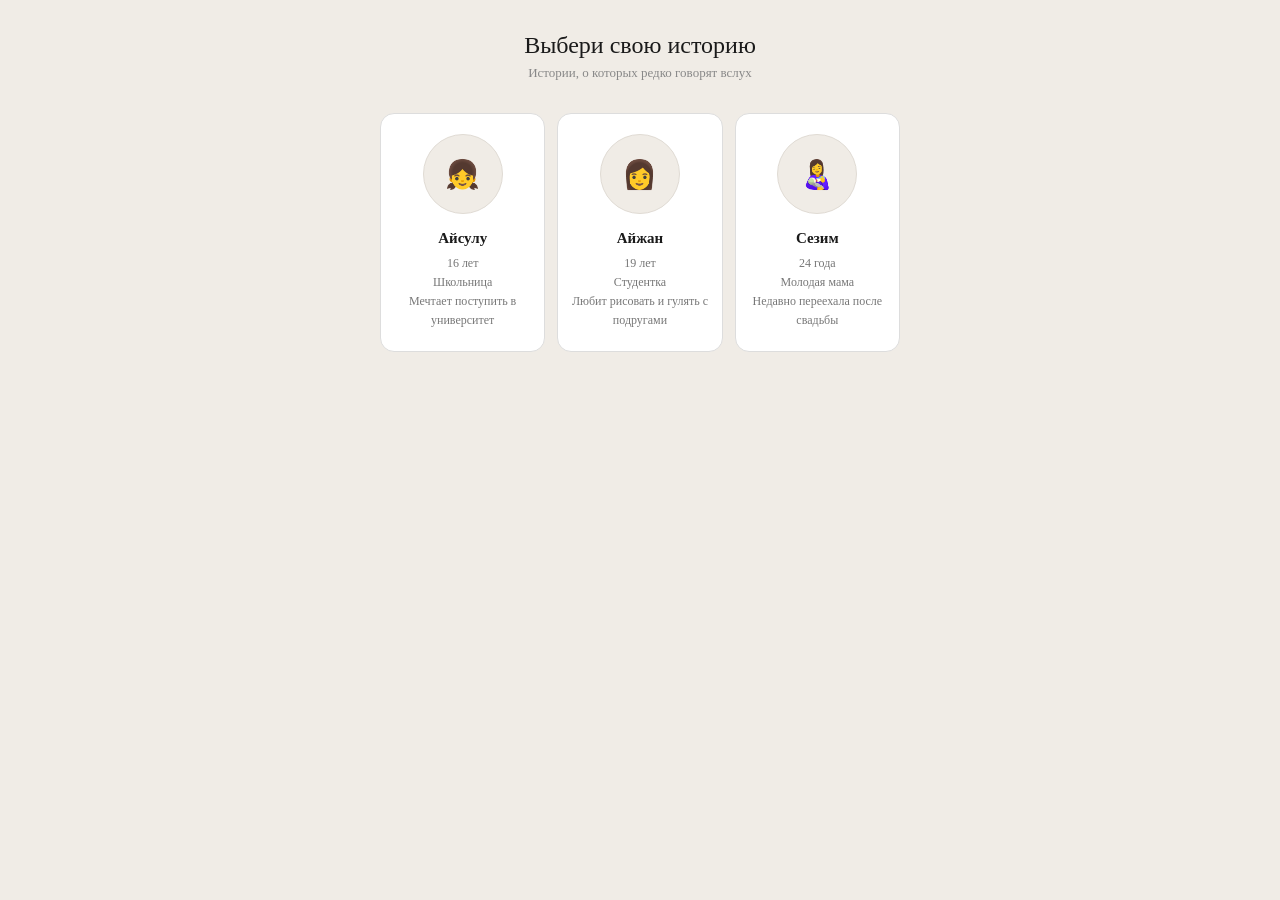
==== index.html @ d817f807 "Add files via upload" ====
<!DOCTYPE html>
<html lang="ru">
<head>
<meta charset="UTF-8">
<meta name="viewport" content="width=device-width, initial-scale=1.0">
<title>Ала качуу</title>
<link rel="stylesheet" href="css/style.css">
</head>
<body>
<div class="container">

  <!-- ГЛАВНЫЙ ЭКРАН -->
  <div id="mainScreen" class="screen active">
    <h1 class="main-title">Выбери свою историю</h1>
    <p class="main-subtitle">Истории, о которых редко говорят вслух</p>
    <div class="cards-grid">
      <div class="char-card" onclick="startStory('aisulu')">
        <div class="char-avatar">👧</div>
        <p class="char-name">Айсулу</p>
        <p class="char-info">16 лет<br>Школьница<br>Мечтает поступить в университет</p>
      </div>
      <div class="char-card" onclick="startStory('aizhan')">
        <div class="char-avatar">👩</div>
        <p class="char-name">Айжан</p>
        <p class="char-info">19 лет<br>Студентка<br>Любит рисовать и гулять с подругами</p>
      </div>
      <div class="char-card" onclick="startStory('sezim')">
        <div class="char-avatar">👩‍🍼</div>
        <p class="char-name">Сезим</p>
        <p class="char-info">24 года<br>Молодая мама<br>Недавно переехала после свадьбы</p>
      </div>
    </div>
  </div>

  <!-- ЭКРАН ИСТОРИИ -->
  <div id="storyScreen" class="screen">
    <div class="story-card">
      <div class="story-header">
        <button class="back-btn" onclick="goHome()">&#8592;</button>
        <span class="story-title" id="storyTitle"></span>
        <span class="story-progress" id="storyProgress"></span>
      </div>
      <div class="story-body" id="storyBody"></div>
    </div>
  </div>

  <!-- ЭКРАН ПОМОЩИ -->
  <div id="helpScreen" class="screen">
    <div class="story-card">
      <div class="story-header">
        <button class="back-btn" onclick="goHome()">&#8592;</button>
        <span class="story-title">Получить помощь</span>
        <span class="story-progress"></span>
      </div>
      <div class="story-body" style="display:block;">
        <div class="help-block">
          <p class="help-title">Кризисный центр</p>
          <p class="help-phone">0 312 61 61 61</p>
          <p class="help-desc">Бесплатная психологическая помощь, юридическая консультация, временное убежище</p>
        </div>
        <div class="help-block">
          <p class="help-title">МВД Кыргызстана</p>
          <p class="help-phone">102</p>
          <p class="help-desc">Если вы или кто-то другой в непосредственной опасности</p>
        </div>
        <div class="help-block">
          <p class="help-title">Горячая линия</p>
          <p class="help-phone">150</p>
          <p class="help-desc">Национальная горячая линия по вопросам насилия в семье и похищений</p>
        </div>
        <p style="font-size:13px; color:#888; text-align:center; margin-top:1.5rem;">
          Ала качуу — это уголовное преступление.<br>Ты не одна.
        </p>
      </div>
    </div>
  </div>

</div>

<script>
// ─────────────────────────────────────────────
// ИСТОРИЯ АЙЖАН — полное дерево из PPTX
// ─────────────────────────────────────────────
const stories = {

  aizhan: {
    name: "История Айжан",
    totalScenes: 8,
    scenes: [

      // ─────────────────────────────────────────
      // ВСТУПЛЕНИЕ — кафе
      // ─────────────────────────────────────────
      {
        id: "s0_start",
        image: "images/scene01.png",
        text: [
          "Кафе. Вечер. Последний посетитель ушёл."
        ],
        dialog: [],
        question: "С чего начать?",
        choices: [
          { main: "Начать со столов", sub: "", next: "s0_tables" },
          { main: "Начать с мусора",  sub: "", next: "s0_trash" }
        ]
      },

      {
        id: "s0_tables",
        image: "images/scene02a.png",
        text: [
          "Ты протираешь столы один за другим.",
          "Мусор ещё ждёт."
        ],
        dialog: [],
        question: null,
        choices: [
          { main: "Вынести мусор", sub: "", next: "s0_done" }
        ]
      },

      {
        id: "s0_trash",
        image: "images/scene02b.png",
        text: [
          "Ты тащишь пакет к выходу.",
          "Столы ещё не вытерты."
        ],
        dialog: [],
        question: null,
        choices: [
          { main: "Вытереть столы", sub: "", next: "s0_done" }
        ]
      },

      {
        id: "s0_done",
        image: "images/scene03.png",
        text: [
          "Всё убрано. Ты снимаешь фартук, надеваешь кардиган."
        ],
        dialog: [],
        question: "Что дальше?",
        choices: [
          { main: "Проверить окна",  sub: "", next: "s0_windows" },
          { main: "Выключить свет",  sub: "", next: "s0_lights" }
        ]
      },

      {
        id: "s0_windows",
         image: "images/scene04a.png",
        text: [
          "Всё закрыто. Ты щёлкаешь выключателем."
        ],
        dialog: [],
        question: null,
        choices: [
          { main: "Закрыть дверь", sub: "", next: "s0_outside" }
        ]
      },

      {
        id: "s0_lights",
        image: "images/scene04b.png",
        text: [
          "Темно. Ты идёшь к двери."
        ],
        dialog: [],
        question: null,
        choices: [
          { main: "Закрыть дверь", sub: "", next: "s0_outside" }
        ]
      },

      {
        id: "s0_outside",
        image: "images/scene05.png",
        text: [
          "Улица. Тихо.",
          "Ты убираешь ключи в сумку."
        ],
        dialog: [
          "Телефон вибрирует.",
          "Сообщение от Дины:",
          "— Айжан, ты видела новости? Ночью похитили девушку, ей было 27 лет. Говорят силой увезли к жениху..."
        ],
        question: "Что ты ответишь?",
        choices: [
          { main: "Ой, слышала... страшно как",                        sub: "", next: "s1" },
          { main: "А что она делала поздно ночью на улице?",            sub: "", next: "s1" },
          { main: "Ну ей 27... пора уже замуж, может оно и к лучшему", sub: "", next: "s1" },
          { main: "Бедная... интересно она сопротивлялась?",            sub: "", next: "s1" }
        ]
      },

      // СЦЕНА 1 — начало
      {
        id: "s1",
        image: "images/scene1a.png",
        text: [
          "Ты возвращаешься домой после работы в кафе.",
          "На улице уже темно.",
          "Впереди останавливается машина."
        ],
        dialog: [
          "Я уже видела его раньше.",
          "На свадьбе двоюродной сестры он разговаривал с моим отцом.",
          "Парень опускает окно:",
          "— Садись, подвезем. Мы же не чужие."
        ],
        question: "Что ты сделаешь?",
        choices: [
          { main: "Сесть в машину",            sub: "Будет грубо отказывать", next: "s2_car" },
          { main: "Отказаться и пойти дальше", sub: "Я почти дошла",          next: "s2_walk" }
        ]
      },

      // ВЕТКА: СЕСТЬ В МАШИНУ
      {
        id: "s2_car",
        image: "images/scene4.png",
        text: [
          "Ты смотришь в окно и начинаешь волноваться.",
          "Незнакомые улицы мелькают одна за другой.",
          "Потом понимаешь: они едут не в сторону её дома.",
          "Сердце начинает биться быстрее.",
          "Может, они просто объезжают.",
          "Лучше не устраивать сцену."
        ],
        dialog: [],
        question: "Что ты сделаешь?",
        choices: [
          { main: "Молча ждать", sub: "Может, правда объезжают", next: "s3_house" },
          { main: "Потребовать остановить", sub: "Сказать что выйдешь здесь", next: "s3_house" }
        ]
      },

      // Приехали в дом
      {
        id: "s3_house",
        image: "images/scene3.png",
        text: [
          "Большой незнакомый дом.",
          "Женщины заводят тебя внутрь.",
          "Одна из них поправляет платок у тебя на голове:",
          "— Все через это проходят.",
          "Кто-то забирает твой телефон."
        ],
        dialog: [],
        question: "Что ты сделаешь?",
        choices: [
          { main: "Попросить отпустить домой", sub: "Объяснить что не согласна", next: "s4_room" },
          { main: "Промолчать",                sub: "Подождать момента",          next: "s4_room" }
        ]
      },

      // Комната — выбор
      {
        id: "s4_room",
        image: "images/scene5.png",
        text: [
          "— Уже поздно что-то менять, — говорит женщина постарше.",
          "— Люди уже знают.",
          "Ты слышишь, как в другой комнате смеются мужчины.",
          "Может, если я перестану сопротивляться, меня отпустят."
        ],
        dialog: [],
        question: "Что ты сделаешь?",
        choices: [
          { main: "Попробовать сбежать", sub: "Пока никто не смотрит", next: "s5_escape" },
          { main: "Остаться в комнате",  sub: "Подчиниться",            next: "ending_stay_athome" }
        ]
      },

      // ПОБЕГ — коридор
      {
        id: "s5_escape",
        image: "images/scene6.png",
        text: [
          "Ты выбегаешь в коридор.",
          "Босиком спускаешься по лестнице, стараясь не шуметь.",
          "Еще несколько ступенек. Входная дверь уже рядом.",
          "Вдруг сверху раздается голос:",
          "— Куда она ушла?!",
          "Сердце начинает биться так сильно, что почти не слышишь ничего вокруг."
        ],
        dialog: [],
        question: "Что дальше?",
        choices: [
          { main: "Попытаться открыть дверь",    sub: "Рвануть ручку",           next: "s6_door" },
          { main: "Спрятаться в другой комнате", sub: "Переждать и искать выход", next: "s6_hide" }
        ]
      },

      // Дверь заперта
      {
        id: "s6_door",
        image: "images/scene7.png",
        text: [
          "Ты хватаешь за ручку двери.",
          "Заклинило.",
          "Сзади слышатся быстрые шаги."
        ],
        dialog: [],
        question: "Что дальше?",
        choices: [
          { main: "Попробовать открыть дверь", sub: "Может получится",       next: "s7_run" },
          { main: "Спрятаться в комнате", sub: "Надеюсь не найдут",      next: "s6_hide" }
        ]
      },

      // Побег через двор
      {
        id: "s7_run",
        image: "images/scene10.png",
        text: [
          "Выбегаешь во двор.",
          "Холодный воздух обжигает лёгкие.",
          "Ворота уже совсем близко.",
          "И слышишь позади громкие шаги, но продолжаешь бежать."
        ],
        dialog: [],
        question: "Что дальше?",
        choices: [
          { main: "Бежать к воротам", sub: "Не останавливаться", next: "s8_caught_outside" },
          { main: "Кричать на улицу", sub: "Попросить помощи",   next: "s8_caught_outside" }
        ]
      },

      // Поймали снаружи
      {
        id: "s8_caught_outside",
        image: "images/scene9.png",
        text: [
          "Вдруг кто-то резко хватает тебя за руку.",
          "Ты пытаешься вырваться.",
          "Мужчина с силой тянет тебя назад.",
          "Ты падаешь на землю.",
          "Из дома выбегают остальные.",
          "Ты начинаешь плакать и снова пытаешься подняться,",
          "но тебя удерживают."
        ],
        dialog: [],
        question: null,
        choices: [
          { main: "Продолжить историю", sub: "", next: "ending_caught" }
        ]
      },

      // Спрятались в комнате — нашли
      {
        id: "s6_hide",
        image: "images/scene8.png",
        text: [
          "Ты стараешься не дышать.",
          "За дверью слышатся шаги.",
          "Тень останавливается прямо напротив комнаты.",
          "Тишина.",
          "Потом дверная ручка медленно поворачивается.",
          "Ты понимаешь: тебя нашли."
        ],
        dialog: [],
        question: null,
        choices: [
          { main: "Продолжить историю", sub: "", next: "ending_caught" }
        ]
      },

      // Остались в комнате
      {
        id: "s5_stay",
        image: "images/scene8.png",
        text: [
          "Ты стараешься не дышать.",
          "За дверью слышатся шаги.",
          "Тень останавливается прямо напротив комнаты.",
          "Тишина.",
          "Потом дверная ручка медленно поворачивается.",
          "Ты понимаешь: тебя нашли."
        ],
        dialog: [],
        question: null,
        choices: [
          { main: "Продолжить историю", sub: "", next: "ending_caught" }
        ]
      },

      // Поймали у двери
      {
        id: "s7_caught",
        image: "images/scene9.png",
        text: [
          "Вдруг кто-то резко хватает тебя за руку.",
          "Ты пытаешься вырваться.",
          "Мужчина с силой тянет тебя назад.",
          "Ты падаешь на землю.",
          "Из дома выбегают остальные.",
          "Ты начинаешь плакать и снова пытаешься подняться,",
          "но тебя удерживают."
        ],
        dialog: [],
        question: null,
        choices: [
          { main: "Продолжить историю", sub: "", next: "ending_caught" }
        ]
      },

      // ─────────────────────────────────────────
      // ВЕТКА: ОТКАЗАТЬСЯ И ИДТИ ДАЛЬШЕ
      // ─────────────────────────────────────────
      {
        id: "s2_walk",
        image: "images/scene1b.png",
        text: [
          "Ты ускоряешь шаг.",
          "— Я почти дошла, спасибо, — тихо отвечаешь.",
          "Машина не уезжает.",
          "Она медленно едет рядом."
        ],
        dialog: [
          "— Что ты так боишься? Мы же просто подвезти хотим.",
          "На улице почти никого нет."
        ],
        question: "Что ты сделаешь?",
        choices: [
          { main: "Достать телефон и позвонить маме", sub: "Только бы ответила",      next: "s3_phone" },
          { main: "Продолжить идти быстрее",          sub: "Осталось совсем немного", next: "s3_run" }
        ]
      },

      // Позвонила маме — догнали
      {
        id: "s3_phone",
        image: "images/scene2.png",
        text: [
          "Ты достаёшь телефон, но руки начинают дрожать.",
          "Впереди улица становится темнее.",
          "Кто-то выходит из машины.",
          "Ты делаешь шаг назад.",
          "Дальше всё происходит слишком быстро."
        ],
        dialog: [],
        question: null,
        choices: [
          { main: "Продолжить историю", sub: "", next: "s3_caught_street" }
        ]
      },

      // Догнали на улице
      {
        id: "s3_caught_street",
        image: "images/scene2al.png",
        text: [
          "Впереди улица становится темнее.",
          "Ты ускоряешь шаг.",
          "Позади хлопает дверь машины.",
          "Ты слышишь быстрые шаги и переходишь на бег.",
          "Сердце начинает биться так громко, что заглушает остальные звуки.",
          "Дальше всё происходит слишком быстро."
        ],
        dialog: [],
        question: null,
        choices: [
          { main: "Продолжить историю", sub: "", next: "s3_house" }
        ]
      },

      // Продолжила идти — тоже догнали
      {
        id: "s3_run",
        image: "images/scene2al.png",
        text: [
          "Впереди улица становится темнее.",
          "Ты ускоряешь шаг.",
          "Позади хлопает дверь машины.",
          "Ты слышишь быстрые шаги и переходишь на бег.",
          "Сердце начинает биться так громко, что заглушает остальные звуки.",
          "Дальше всё происходит слишком быстро."
        ],
        dialog: [],
        question: null,
        choices: [
          { main: "Продолжить историю", sub: "", next: "s3_house" }
        ]
      }

    ],

    endings: {
      caught: {
        icon: "💔",
        title: "Многие девушки так и остаются неуслышанными",
        text: "Ала качуу — это не традиция. Это похищение. В Кыргызстане это уголовное преступление (ст. 155 УК КР). Если ты оказалась в такой ситуации или знаешь кого-то в опасности — немедленно звони 102 или в кризисный центр 0 312 61 61 61.",
        help: true
      },
      caught_street: {
        icon: "💔",
        title: "Многие девушки так и остаются неуслышанными",
        text: "Ала качуу — это не традиция. Это похищение. В Кыргызстане это уголовное преступление (ст. 155 УК КР). Если ты оказалась в такой ситуации или знаешь кого-то в опасности — немедленно звони 102 или в кризисный центр 0 312 61 61 61.",
        help: true
      },
      stay_athome: {
        icon: "💔",
        title: "Многие остаются. Не от согласия, а от страха, стыда и одиночества",
        text: "Ала качуу — это не традиция. Это похищение. В Кыргызстане это уголовное преступление (ст. 155 УК КР). Если ты оказалась в такой ситуации или знаешь кого-то в опасности — немедленно звони 102 или в кризисный центр 0 312 61 61 61.",
        help: true
      },
    }
  },

  // Заглушки для других персонажей — можно заполнить позже
  aisulu: {
    name: "История Айсулу",
    totalScenes: 3,
    scenes: [
      {
        id: "s1",
        image: "",
        text: ["История Айсулу ещё в разработке."],
        dialog: [],
        question: "Вернуться?",
        choices: [{ main: "На главный экран", sub: "", next: "home" }]
      }
    ],
    endings: {}
  },

  sezim: {
    name: "История Сезим",
    totalScenes: 3,
    scenes: [
      {
        id: "s1",
        image: "",
        text: ["История Сезим ещё в разработке."],
        dialog: [],
        question: "Вернуться?",
        choices: [{ main: "На главный экран", sub: "", next: "home" }]
      }
    ],
    endings: {}
  }
};

// ─────────────────────────────────────────────
// ENGINE
// ─────────────────────────────────────────────
let currentStory = null;
let stepCount = 0;

function startStory(id) {
  currentStory = stories[id];
  stepCount = 0;
  document.getElementById('mainScreen').classList.remove('active');
  document.getElementById('storyScreen').classList.add('active');
  document.getElementById('storyTitle').textContent = currentStory.name;
  const firstScene = currentStory.scenes.find(s => s.id === 's0_start') || currentStory.scenes[0];
  showScene(firstScene);
}

function showScene(scene) {
  stepCount++;
  document.getElementById('storyProgress').textContent = stepCount + ' / ' + currentStory.totalScenes;

  const imgHTML = scene.image
    ? `<div class="scene-image"><img src="${scene.image}" alt="сцена"></div>`
    : '';

  const textHTML = scene.text.map(t => `<p>${t}</p>`).join('');

  const dialogHTML = scene.dialog && scene.dialog.length
    ? `<div class="scene-dialog">${scene.dialog.map(t => `<p>${t}</p>`).join('')}</div>`
    : '';

  const questionHTML = scene.question
    ? `<p class="choice-label">${scene.question}</p>`
    : '';

  const choicesHTML = scene.choices.map(c => `
    <button class="choice-btn" onclick="makeChoice('${c.next}')">
      <div class="choice-main">${c.main}</div>
      ${c.sub ? `<div class="choice-sub">${c.sub}</div>` : ''}
    </button>
  `).join('');

  const choicesClass = scene.choices.length === 1 ? 'choices choices--single' : 'choices';

  document.getElementById('storyBody').innerHTML = `
    ${imgHTML}
    <div class="scene-main-text">${textHTML}</div>
    ${dialogHTML}
    ${questionHTML}
    <div class="${choicesClass}">${choicesHTML}</div>
  `;
}

function makeChoice(next) {
  if (next === 'home') { goHome(); return; }

  if (next.startsWith('ending_')) {
    const endingKey = next.replace('ending_', '');
    showEnding(currentStory.endings[endingKey]);
    return;
  }

  const scene = currentStory.scenes.find(s => s.id === next);
  if (scene) showScene(scene);
}

function showEnding(ending) {
  document.getElementById('storyProgress').textContent = '✓';
  const helpBtn = ending.help
    ? `<button class="restart-btn" onclick="showHelp()" style="margin-bottom:0.75rem; background:#f5f0eb;">📞 Получить помощь</button><br>`
    : '';
  document.getElementById('storyBody').innerHTML = `
    <div class="ending">
      <div class="ending-icon">${ending.icon}</div>
      <p class="ending-title">${ending.title}</p>
      <p class="ending-text">${ending.text}</p>
      ${helpBtn}
      <button class="restart-btn" onclick="goHome()">← Вернуться к выбору героя</button>
    </div>
  `;
}

function showHelp() {
  document.getElementById('storyScreen').classList.remove('active');
  document.getElementById('helpScreen').classList.add('active');
}

function goHome() {
  document.getElementById('storyScreen').classList.remove('active');
  document.getElementById('helpScreen').classList.remove('active');
  document.getElementById('mainScreen').classList.add('active');
}
</script>
</body>
</html>
---- css/style.css ----
* { box-sizing: border-box; margin: 0; padding: 0; }

body {
  font-family: Georgia, serif;
  background: #f0ece6;
  color: #1a1a1a;
  min-height: 100vh;
  display: flex;
  justify-content: center;
  align-items: flex-start;
  padding: 2rem 1rem;
}

.container {
  width: 100%;
  max-width: 520px;
}

/* ─── SCREENS ─── */
.screen { display: none; }
.screen.active { display: block; }

/* ─────────────────────────────────────────
   ГЛАВНЫЙ ЭКРАН
───────────────────────────────────────── */
.main-title {
  text-align: center;
  font-size: 24px;
  font-weight: normal;
  margin-bottom: 0.4rem;
}
.main-subtitle {
  text-align: center;
  font-size: 13px;
  color: #888;
  margin-bottom: 2rem;
}

.cards-grid {
  display: grid;
  grid-template-columns: repeat(3, 1fr);
  gap: 12px;
}

.char-card {
  background: #fff;
  border: 1px solid #ddd;
  border-radius: 14px;
  padding: 1.25rem 0.75rem;
  cursor: pointer;
  text-align: center;
  transition: transform 0.15s, border-color 0.15s;
}
.char-card:hover { transform: translateY(-3px); border-color: #aaa; }

.char-avatar {
  width: 80px;
  height: 80px;
  border-radius: 50%;
  background: #f0ece6;
  border: 1px solid #e0dbd4;
  margin: 0 auto 1rem;
  overflow: hidden;
  display: flex;
  align-items: center;
  justify-content: center;
  font-size: 28px;
}
.char-avatar img { width: 100%; height: 100%; object-fit: cover; }

.char-name { font-size: 15px; font-weight: bold; margin-bottom: 0.4rem; }
.char-info { font-size: 12px; color: #777; line-height: 1.6; }

/* ─────────────────────────────────────────
   ЭКРАН ИСТОРИИ — внешняя карточка
───────────────────────────────────────── */
.story-card {
  background: #fff;
  border: 1px solid #ddd;
  border-radius: 16px;
  overflow: hidden;
}

/* Шапка */
.story-header {
  display: flex;
  align-items: center;
  justify-content: space-between;
  padding: 1rem 1.25rem;
  border-bottom: 1px solid #eee;
}

.back-btn {
  background: none;
  border: none;
  cursor: pointer;
  font-size: 20px;
  color: #555;
  padding: 0;
  line-height: 1;
}
.back-btn:hover { color: #000; }

.story-title { font-size: 15px; font-weight: normal; font-family: Georgia, serif; }
.story-progress { font-size: 13px; color: #aaa; }

/* Тело сцены */
.story-body {
  padding: 1.25rem;
  min-height: 520px;
  display: flex;
  flex-direction: column;
}

/* ─── Верхняя часть: текст + картинка ─── */
.scene-top {
  display: grid;
  grid-template-columns: 1fr 1fr;
  gap: 1rem;
  margin-bottom: 1rem;
  align-items: start;
  flex: 1;
}

.scene-main-text {
  font-size: 14px;
  line-height: 1.8;
  color: #1a1a1a;
}
.scene-main-text p + p { margin-top: 0.4rem; }

.scene-image {
  width: 100%;
  aspect-ratio: 1 / 0.85;
  background: #f0ece6;
  border-radius: 10px;
  overflow: hidden;
  display: flex;
  align-items: center;
  justify-content: center;
  font-size: 12px;
  color: #bbb;
}
.scene-image img { width: 100%; height: 100%; object-fit: cover; }

/* ─── Диалоговый блок ─── */
.scene-dialog {
  background: #fff;
  border: 1px solid #ddd;
  border-radius: 10px;
  padding: 0.9rem 1rem;
  font-size: 13px;
  line-height: 1.8;
  color: #333;
  margin-bottom: 1.25rem;
}
.scene-dialog p + p { margin-top: 0.2rem; }

/* ─── Вопрос и выборы ─── */
.choice-label {
  text-align: center;
  font-size: 14px;
  color: #555;
  margin-bottom: 0.75rem;
}

.choices {
  display: grid;
  grid-template-columns: 1fr 1fr;
  gap: 10px;
}

.choice-btn {
  background: #fff;
  border: 1px solid #ccc;
  border-radius: 12px;
  padding: 1.1rem 1rem;
  cursor: pointer;
  text-align: left;
  transition: background 0.15s, border-color 0.15s;
}
.choice-btn:hover { background: #f5f0eb; border-color: #aaa; }

.choice-main {
  font-size: 15px;
  font-weight: bold;
  margin-bottom: 5px;
  color: #1a1a1a;
}
.choice-main::before { content: "→  "; }

.choice-sub {
  font-size: 12px;
  color: #888;
}

/* ─────────────────────────────────────────
   ФИНАЛ
───────────────────────────────────────── */
.ending {
  text-align: center;
  padding: 2.5rem 1rem;
}
.ending-icon { font-size: 44px; margin-bottom: 1rem; }
.ending-title { font-size: 20px; margin-bottom: 0.75rem; }
.ending-text { font-size: 14px; color: #555; line-height: 1.8; margin-bottom: 2rem; }

.restart-btn {
  background: #fff;
  border: 1px solid #ccc;
  border-radius: 8px;
  padding: 0.7rem 1.5rem;
  cursor: pointer;
  font-size: 14px;
  font-family: Georgia, serif;
}
.restart-btn:hover { background: #f5f0eb; }

/* ─── Один выбор — во всю ширину ─── */
.choices--single .choice-btn {
  grid-column: 1 / -1;
}

/* ─── Экран помощи ─── */
.help-block {
  background: #fff;
  border: 1px solid #e8e2d9;
  border-radius: 12px;
  padding: 1.1rem 1.25rem;
  margin-bottom: 12px;
}
.help-title {
  font-size: 13px;
  color: #888;
  margin-bottom: 4px;
}
.help-phone {
  font-size: 22px;
  font-weight: bold;
  color: #1a1a1a;
  margin-bottom: 6px;
}
.help-desc {
  font-size: 13px;
  color: #555;
  line-height: 1.6;
}

/* ─── scene-top убираем grid для сцен без картинки ─── */
.scene-image + .scene-main-text {
  margin-top: 0;
}

/* ─── Новый layout: картинка сверху, текст под ней ─── */
.scene-image {
  margin-bottom: 1rem;
}
.scene-main-text {
  margin-bottom: 0.75rem;
}
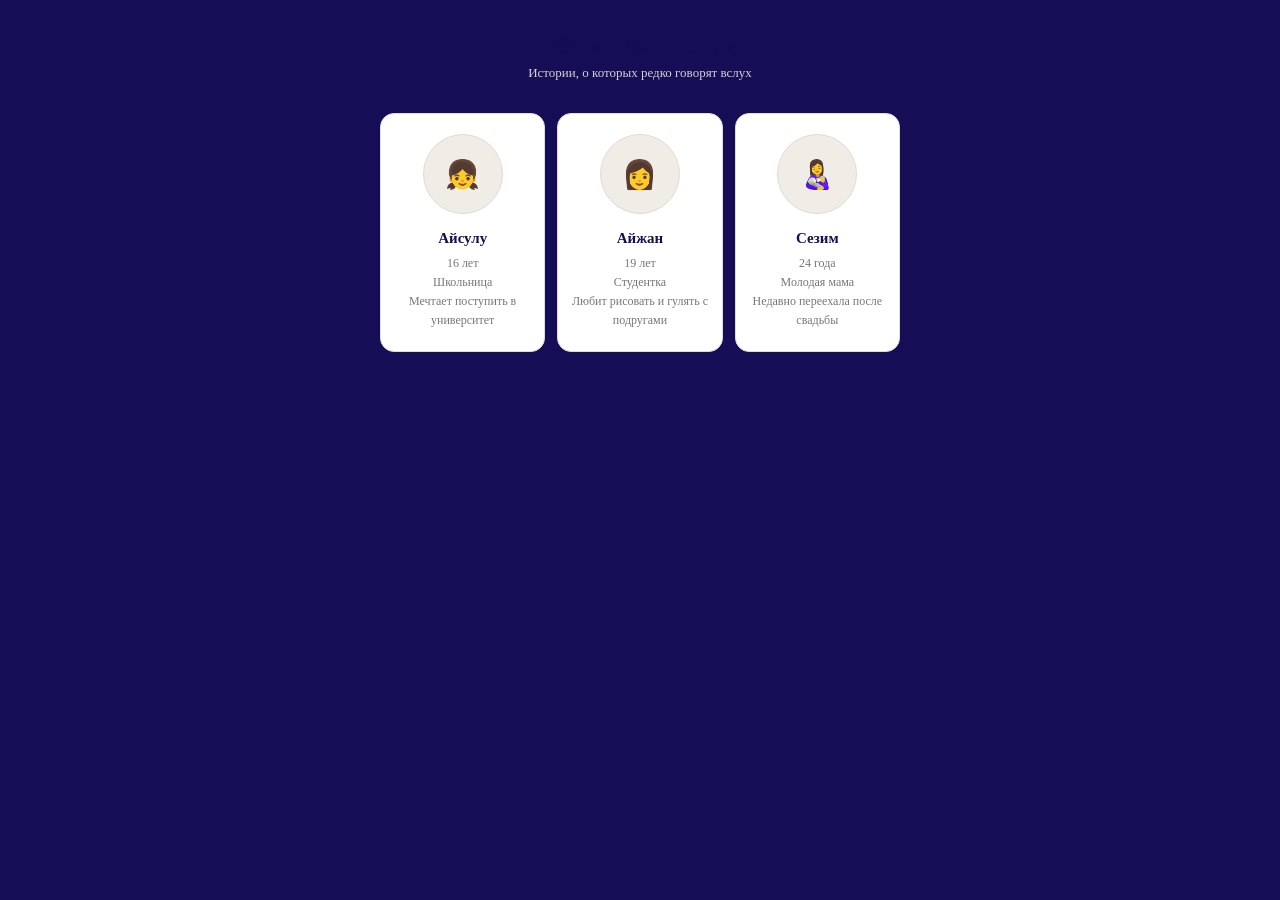
==== commit ebde52ab: "Update index.html" ====
--- a/index.html
+++ b/index.html
@@ -232,7 +232,24 @@
         question: "Что ты сделаешь?",
         choices: [
           { main: "Молча ждать", sub: "Может, правда объезжают", next: "s3_house" },
-          { main: "Потребовать остановить", sub: "Сказать что выйдешь здесь", next: "s3_house" }
+          { main: "Потребовать остановить", sub: "Сказать что выйдешь здесь", next: "s2_scream" }
+        ]
+      },
+
+      // Потребовать остановить - закрыли рот
+      {
+        id: "s2_scream",
+        image: "images/scene4a.png",
+        text: [
+          "— Остановите машину.",
+          "Ты едва успеваешь договорить.",
+          "Чья-то рука резко закрывает тебе рот.",
+          "Сердце уходит в пятки.",
+        ],
+        dialog: [],
+        question: null,
+        choices: [
+          { main: "Продолжить историю", sub: "", next: "s3_house" }
         ]
       },
 
@@ -552,6 +569,7 @@
 function startStory(id) {
   currentStory = stories[id];
   stepCount = 0;
+  preloadImages();
   document.getElementById('mainScreen').classList.remove('active');
   document.getElementById('storyScreen').classList.add('active');
   document.getElementById('storyTitle').textContent = currentStory.name;
@@ -559,9 +577,19 @@
   showScene(firstScene);
 }
 
+function preloadImages() {
+  currentStory.scenes.forEach(scene => {
+    if (scene.image) {
+      const img = new Image();
+      img.src = scene.image;
+    }
+  });
+}
+
+
 function showScene(scene) {
   stepCount++;
-  document.getElementById('storyProgress').textContent = stepCount + ' / ' + currentStory.totalScenes;
+  // document.getElementById('storyProgress').textContent = stepCount + ' / ' + currentStory.totalScenes;
 
   const imgHTML = scene.image
     ? `<div class="scene-image"><img src="${scene.image}" alt="сцена"></div>`
@@ -636,4 +664,4 @@
 }
 </script>
 </body>
-</html>+</html>
--- a/css/style.css
+++ b/css/style.css
@@ -2,8 +2,8 @@
 
 body {
   font-family: Georgia, serif;
-  background: #f0ece6;
-  color: #1a1a1a;
+  background: #150E56;
+  color: #150E56;
   min-height: 100vh;
   display: flex;
   justify-content: center;
@@ -32,7 +32,7 @@
 .main-subtitle {
   text-align: center;
   font-size: 13px;
-  color: #888;
+  color: #d3d1d1;
   margin-bottom: 2rem;
 }
 
@@ -72,7 +72,7 @@
 .char-info { font-size: 12px; color: #777; line-height: 1.6; }
 
 /* ─────────────────────────────────────────
-   ЭКРАН ИСТОРИИ — внешняя карточка
+   ЭКРАН ИСТОРИИ
 ───────────────────────────────────────── */
 .story-card {
   background: #fff;
@@ -81,7 +81,6 @@
   overflow: hidden;
 }
 
-/* Шапка */
 .story-header {
   display: flex;
   align-items: center;
@@ -104,7 +103,6 @@
 .story-title { font-size: 15px; font-weight: normal; font-family: Georgia, serif; }
 .story-progress { font-size: 13px; color: #aaa; }
 
-/* Тело сцены */
 .story-body {
   padding: 1.25rem;
   min-height: 520px;
@@ -112,38 +110,31 @@
   flex-direction: column;
 }
 
-/* ─── Верхняя часть: текст + картинка ─── */
-.scene-top {
-  display: grid;
-  grid-template-columns: 1fr 1fr;
-  gap: 1rem;
+.scene-image {
+  width: 100%;
+  max-height: 320px;
+  background: transparent;
+  border-radius: 10px;
+  overflow: hidden;
+  display: flex;
+  align-items: center;
+  justify-content: center;
   margin-bottom: 1rem;
-  align-items: start;
-  flex: 1;
+}
+.scene-image img {
+  width: 100%;
+  max-height: 320px;
+  object-fit: contain;
 }
 
 .scene-main-text {
   font-size: 14px;
   line-height: 1.8;
   color: #1a1a1a;
+  margin-bottom: 0.75rem;
 }
 .scene-main-text p + p { margin-top: 0.4rem; }
 
-.scene-image {
-  width: 100%;
-  aspect-ratio: 1 / 0.85;
-  background: #f0ece6;
-  border-radius: 10px;
-  overflow: hidden;
-  display: flex;
-  align-items: center;
-  justify-content: center;
-  font-size: 12px;
-  color: #bbb;
-}
-.scene-image img { width: 100%; height: 100%; object-fit: cover; }
-
-/* ─── Диалоговый блок ─── */
 .scene-dialog {
   background: #fff;
   border: 1px solid #ddd;
@@ -156,7 +147,6 @@
 }
 .scene-dialog p + p { margin-top: 0.2rem; }
 
-/* ─── Вопрос и выборы ─── */
 .choice-label {
   text-align: center;
   font-size: 14px;
@@ -169,6 +159,8 @@
   grid-template-columns: 1fr 1fr;
   gap: 10px;
 }
+
+.choices--single .choice-btn { grid-column: 1 / -1; }
 
 .choice-btn {
   background: #fff;
@@ -189,10 +181,7 @@
 }
 .choice-main::before { content: "→  "; }
 
-.choice-sub {
-  font-size: 12px;
-  color: #888;
-}
+.choice-sub { font-size: 12px; color: #888; }
 
 /* ─────────────────────────────────────────
    ФИНАЛ
@@ -216,12 +205,9 @@
 }
 .restart-btn:hover { background: #f5f0eb; }
 
-/* ─── Один выбор — во всю ширину ─── */
-.choices--single .choice-btn {
-  grid-column: 1 / -1;
-}
-
-/* ─── Экран помощи ─── */
+/* ─────────────────────────────────────────
+   ЭКРАН ПОМОЩИ
+───────────────────────────────────────── */
 .help-block {
   background: #fff;
   border: 1px solid #e8e2d9;
@@ -229,32 +215,74 @@
   padding: 1.1rem 1.25rem;
   margin-bottom: 12px;
 }
-.help-title {
-  font-size: 13px;
-  color: #888;
-  margin-bottom: 4px;
-}
-.help-phone {
-  font-size: 22px;
-  font-weight: bold;
-  color: #1a1a1a;
-  margin-bottom: 6px;
-}
-.help-desc {
-  font-size: 13px;
-  color: #555;
-  line-height: 1.6;
-}
-
-/* ─── scene-top убираем grid для сцен без картинки ─── */
-.scene-image + .scene-main-text {
-  margin-top: 0;
-}
-
-/* ─── Новый layout: картинка сверху, текст под ней ─── */
-.scene-image {
-  margin-bottom: 1rem;
-}
-.scene-main-text {
-  margin-bottom: 0.75rem;
-}+.help-title { font-size: 13px; color: #888; margin-bottom: 4px; }
+.help-phone { font-size: 22px; font-weight: bold; color: #1a1a1a; margin-bottom: 6px; }
+.help-desc { font-size: 13px; color: #555; line-height: 1.6; }
+
+/* ─────────────────────────────────────────
+   АДАПТАЦИЯ ПОД ТЕЛЕФОН
+───────────────────────────────────────── */
+@media (max-width: 480px) {
+
+  body {
+    padding: 1rem 0;
+    display: block;
+  }
+
+  .container {
+    width: 100%;
+    max-width: 100%;
+    padding: 0 1rem;
+  }
+
+  .main-title { font-size: 18px; }
+  .main-subtitle { font-size: 12px; margin-bottom: 1.25rem; }
+
+  .cards-grid {
+    grid-template-columns: 1fr;
+    gap: 8px;
+  }
+
+  .char-card {
+    display: block;
+    text-align: center;
+    padding: 0.75rem 1rem;
+    border-radius: 12px;
+  }
+
+  .char-avatar {
+    width: 56px;
+    height: 56px;
+    font-size: 22px;
+    margin: 0 auto 0.5rem;
+  }
+
+  .char-name { font-size: 13px; margin-bottom: 0.2rem; }
+  .char-info { font-size: 11px; line-height: 1.4; }
+
+  .story-card {
+    border-radius: 0;
+    border-left: none;
+    border-right: none;
+    min-height: 100vh;
+  }
+
+  .story-header {
+    padding: 0.85rem 1rem;
+    position: sticky;
+    top: 0;
+    background: #fff;
+    z-index: 10;
+  }
+
+  .story-body {
+    padding: 1rem;
+    min-height: calc(100vh - 55px);
+  }
+
+  .choices { grid-template-columns: 1fr; }
+  .choice-btn { padding: 0.9rem 1rem; }
+  .choice-main { font-size: 14px; }
+  .ending { padding: 2rem 0.5rem; }
+  .help-block { padding: 1rem; }
+}
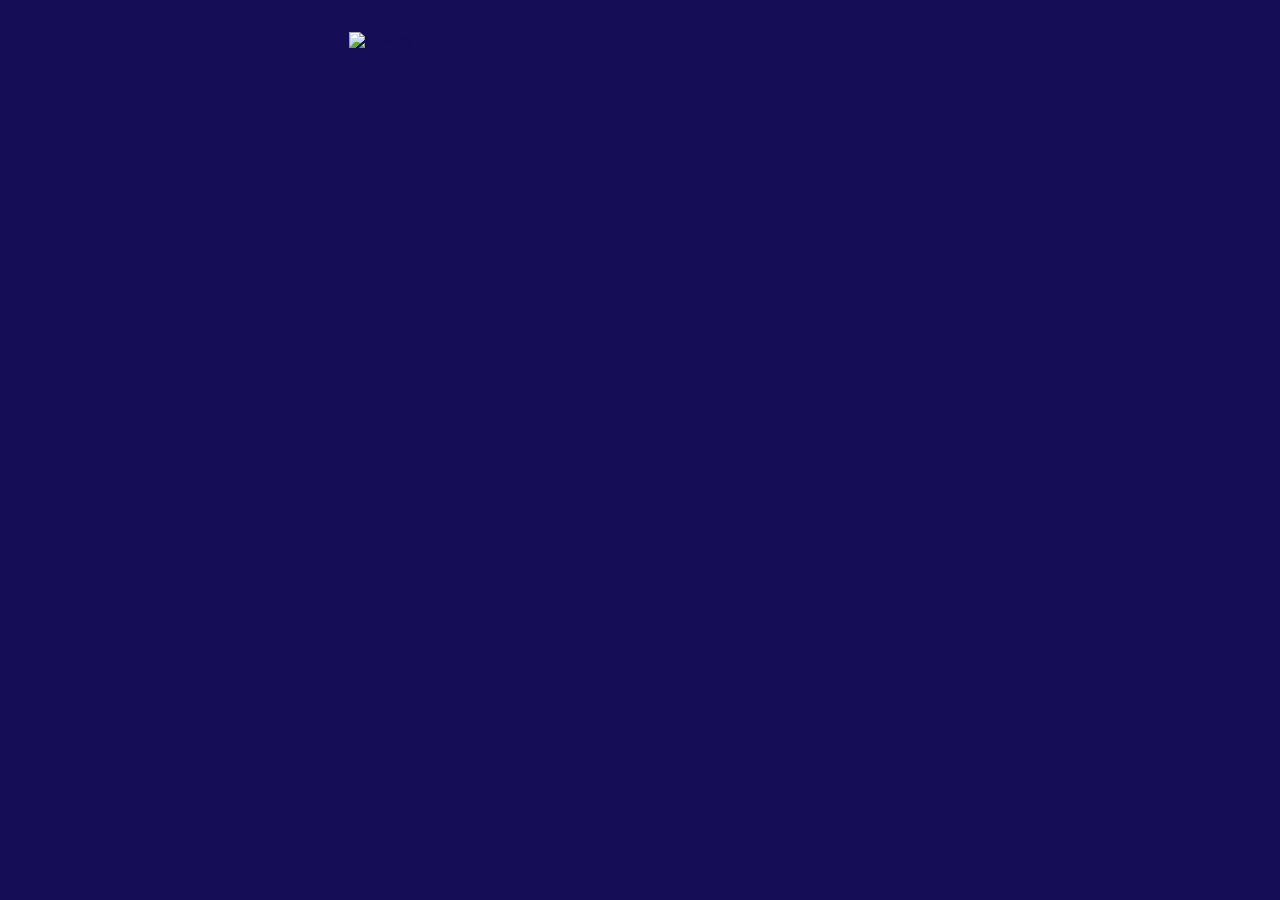
==== commit 826c1018: "Update index.html" ====
--- a/index.html
+++ b/index.html
@@ -7,6 +7,11 @@
 <link rel="stylesheet" href="css/style.css">
 </head>
 <body>
+  <!-- СПЛЕШ-ЭКРАН С ЛОГОТИПОМ -->
+  <div id="splash">
+    <img src="images/logo.webp" alt="Itolkun">
+  </div>
+
 <div class="container">
 
   <!-- ГЛАВНЫЙ ЭКРАН -->
@@ -78,6 +83,22 @@
 </div>
 
 <script>
+
+// ─── СПЛЕШ-ЭКРАН ───
+document.addEventListener('DOMContentLoaded', function() {
+  const splash = document.getElementById('splash');
+  const container = document.querySelector('.container');
+  container.style.visibility = 'hidden';
+
+  setTimeout(function() {
+    splash.classList.add('fade-out');
+    container.style.visibility = 'visible';
+    setTimeout(function() {
+      splash.style.display = 'none';
+    }, 800);
+  }, 3000);
+});
+
 // ─────────────────────────────────────────────
 // ИСТОРИЯ АЙЖАН — полное дерево из PPTX
 // ─────────────────────────────────────────────
@@ -585,7 +606,6 @@
     }
   });
 }
-
 
 function showScene(scene) {
   stepCount++;
--- a/css/style.css
+++ b/css/style.css
@@ -26,6 +26,7 @@
 .main-title {
   text-align: center;
   font-size: 24px;
+  color: #fff;
   font-weight: normal;
   margin-bottom: 0.4rem;
 }
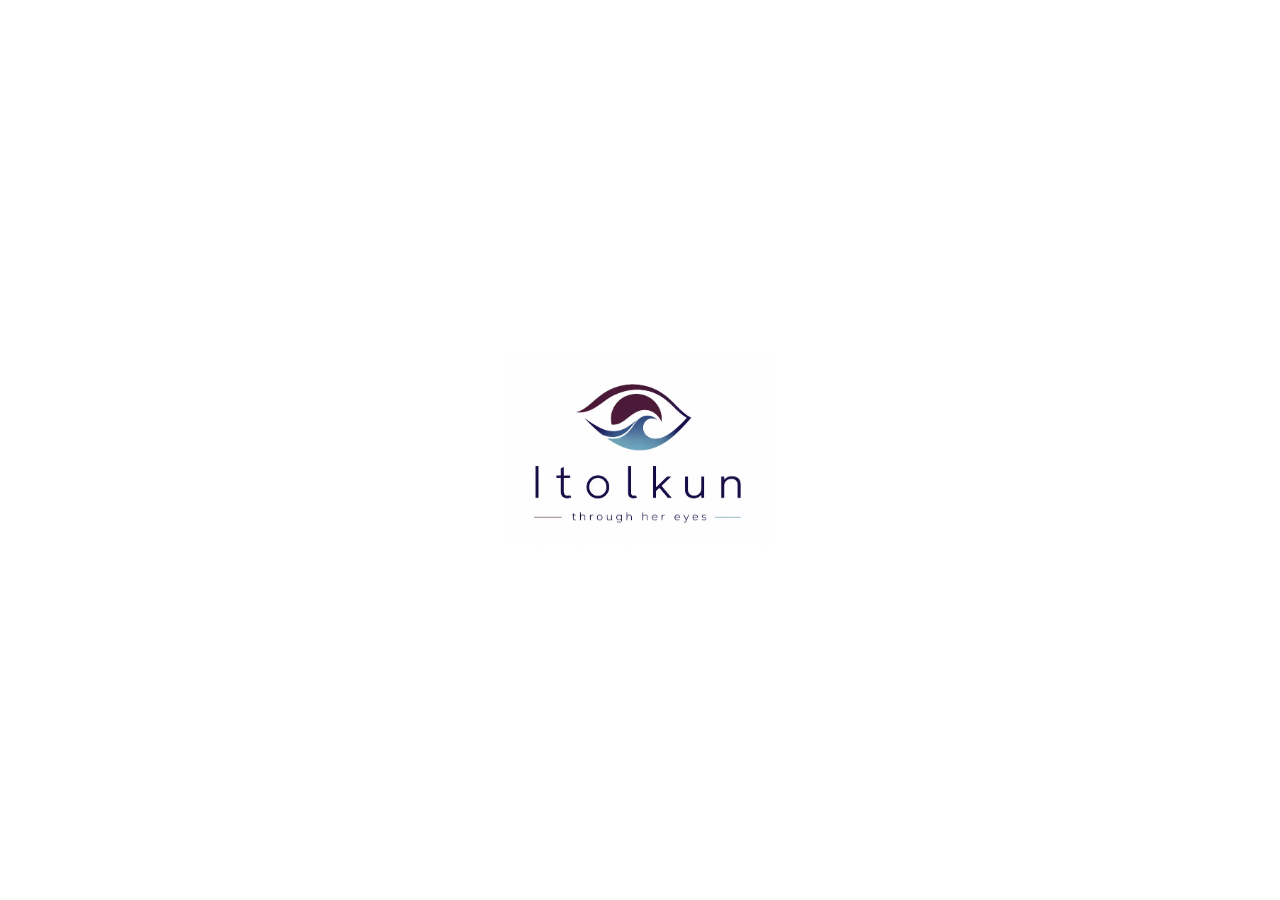
==== commit 7b08b974: "Update index.html" ====
--- a/index.html
+++ b/index.html
@@ -27,7 +27,7 @@
       <div class="char-card" onclick="startStory('aizhan')">
         <div class="char-avatar">👩</div>
         <p class="char-name">Айжан</p>
-        <p class="char-info">19 лет<br>Студентка<br>Любит рисовать и гулять с подругами</p>
+        <p class="char-info">19 лет<br>Студентка<br>Подрабатывает в кафе</p>
       </div>
       <div class="char-card" onclick="startStory('sezim')">
         <div class="char-avatar">👩‍🍼</div>
@@ -36,7 +36,17 @@
       </div>
     </div>
   </div>
-
+  <!-- ЭКРАН-ПРЕДЫСТОРИЯ -->
+  <div id="introScreen" class="screen">
+    <div class="story-card">
+      <div class="story-header">
+        <button class="back-btn" onclick="goHome()">&#8592;</button>
+        <span class="story-title" id="introTitle"></span>
+        <span class="story-progress"></span>
+      </div>
+      <div class="story-body intro-body" id="introBody"></div>
+    </div>
+  </div>
   <!-- ЭКРАН ИСТОРИИ -->
   <div id="storyScreen" class="screen">
     <div class="story-card">
@@ -107,6 +117,16 @@
   aizhan: {
     name: "История Айжан",
     totalScenes: 8,
+    intro: {
+      time: "23:47",
+      text: [
+        "Сегодня Айжан задержалась на работе.",
+        "Её коллега внезапно уволилась, и пока никого не нашли приходится закрывать кафе самой.",
+        "Уже почти полночь. Последний посетитель ушёл час назад.",
+        "Осталось убрать кафе и можно идти домой.",
+      ],
+      button: "Дальше"
+    },
     scenes: [
 
       // ─────────────────────────────────────────
@@ -116,7 +136,7 @@
         id: "s0_start",
         image: "images/scene01.png",
         text: [
-          "Кафе. Вечер. Последний посетитель ушёл."
+          "Нужно убраться в кафе."
         ],
         dialog: [],
         question: "С чего начать?",
@@ -211,7 +231,7 @@
           { main: "Ой, слышала... страшно как",                        sub: "", next: "s1" },
           { main: "А что она делала поздно ночью на улице?",            sub: "", next: "s1" },
           { main: "Ну ей 27... пора уже замуж, может оно и к лучшему", sub: "", next: "s1" },
-          { main: "Бедная... интересно она сопротивлялась?",            sub: "", next: "s1" }
+          { main: "Интересно, как она сейчас?",            sub: "", next: "s1" }
         ]
       },
 
@@ -270,7 +290,7 @@
         dialog: [],
         question: null,
         choices: [
-          { main: "Продолжить историю", sub: "", next: "s3_house" }
+          { main: "Дальше", sub: "", next: "s3_house" }
         ]
       },
 
@@ -301,7 +321,6 @@
           "— Уже поздно что-то менять, — говорит женщина постарше.",
           "— Люди уже знают.",
           "Ты слышишь, как в другой комнате смеются мужчины.",
-          "Может, если я перестану сопротивляться, меня отпустят."
         ],
         dialog: [],
         question: "Что ты сделаешь?",
@@ -382,7 +401,7 @@
         dialog: [],
         question: null,
         choices: [
-          { main: "Продолжить историю", sub: "", next: "ending_caught" }
+          { main: "Дальше", sub: "", next: "ending_caught" }
         ]
       },
 
@@ -401,7 +420,7 @@
         dialog: [],
         question: null,
         choices: [
-          { main: "Продолжить историю", sub: "", next: "ending_caught" }
+          { main: "Дальше", sub: "", next: "ending_caught" }
         ]
       },
 
@@ -420,7 +439,7 @@
         dialog: [],
         question: null,
         choices: [
-          { main: "Продолжить историю", sub: "", next: "ending_caught" }
+          { main: "Дальше", sub: "", next: "ending_caught" }
         ]
       },
 
@@ -440,7 +459,7 @@
         dialog: [],
         question: null,
         choices: [
-          { main: "Продолжить историю", sub: "", next: "ending_caught" }
+          { main: "Дальше", sub: "", next: "ending_caught" }
         ]
       },
 
@@ -481,7 +500,7 @@
         dialog: [],
         question: null,
         choices: [
-          { main: "Продолжить историю", sub: "", next: "s3_caught_street" }
+          { main: "Дальше", sub: "", next: "s3_caught_street" }
         ]
       },
 
@@ -500,8 +519,9 @@
         dialog: [],
         question: null,
         choices: [
-          { main: "Продолжить историю", sub: "", next: "s3_house" }
-        ]
+          { main: "Дальше", sub: "", next: "s3_house" }
+        ],
+        exitOption: true
       },
 
       // Продолжила идти — тоже догнали
@@ -519,8 +539,9 @@
         dialog: [],
         question: null,
         choices: [
-          { main: "Продолжить историю", sub: "", next: "s3_house" }
-        ]
+          { main: "Дальше", sub: "", next: "s3_house" }
+        ],
+        exitOption: true
       }
 
     ],
@@ -592,6 +613,35 @@
   stepCount = 0;
   preloadImages();
   document.getElementById('mainScreen').classList.remove('active');
+  showIntro();
+}
+
+function showIntro() {
+  const intro = currentStory.intro;
+  if (!intro) {
+    beginStory();
+    return;
+  }
+
+  const introScreen = document.getElementById('introScreen');
+  document.getElementById('introTitle').textContent = currentStory.name;
+
+  const paragraphs = intro.text.map(p => `<p>${p}</p>`).join('');
+
+  document.getElementById('introBody').innerHTML = `
+    <div class="intro-content">
+      <p class="intro-time">${intro.time || ''}</p>
+      <div class="intro-text">${paragraphs}</div>
+      <button class="intro-btn" onclick="beginStory()">${intro.button || 'Начать'} →</button>
+    </div>
+  `;
+
+  introScreen.classList.add('active');
+  setTimeout(() => introScreen.classList.add('fade-in'), 10);
+}
+
+function beginStory() {
+  document.getElementById('introScreen').classList.remove('active');
   document.getElementById('storyScreen').classList.add('active');
   document.getElementById('storyTitle').textContent = currentStory.name;
   const firstScene = currentStory.scenes.find(s => s.id === 's0_start') || currentStory.scenes[0];
@@ -632,6 +682,10 @@
     </button>
   `).join('');
 
+  const exitHTML = scene.exitOption
+  ? `<button class="exit-link" onclick="goHome()">Если вам трудно читать дальше — вы можете выйти здесь</button>`
+  : '';
+
   const choicesClass = scene.choices.length === 1 ? 'choices choices--single' : 'choices';
 
   document.getElementById('storyBody').innerHTML = `
@@ -640,6 +694,7 @@
     ${dialogHTML}
     ${questionHTML}
     <div class="${choicesClass}">${choicesHTML}</div>
+    ${exitHTML}
   `;
 }
 
--- a/css/style.css
+++ b/css/style.css
@@ -3,7 +3,7 @@
 body {
   font-family: Georgia, serif;
   background: #150E56;
-  color: #150E56;
+  color: #222121;
   min-height: 100vh;
   display: flex;
   justify-content: center;
@@ -287,3 +287,32 @@
   .ending { padding: 2rem 0.5rem; }
   .help-block { padding: 1rem; }
 }
+
+/* ─── СПЛЕШ-ЭКРАН ─── */
+#splash {
+  position: fixed;
+  inset: 0;
+  background: #fff;        /* белый на весь экран */
+  display: flex;
+  align-items: center;
+  justify-content: center;
+  z-index: 9999;
+  opacity: 1;
+  transition: opacity 0.8s ease;
+}
+
+#splash.fade-out {
+  opacity: 0;
+  pointer-events: none;
+}
+
+#splash img {
+  width: 55%;
+  max-width: 260px;
+  animation: logoAppear 2s ease forwards;
+}
+
+@keyframes logoAppear {
+  0%   { opacity: 0; }
+  100% { opacity: 1; }
+}
